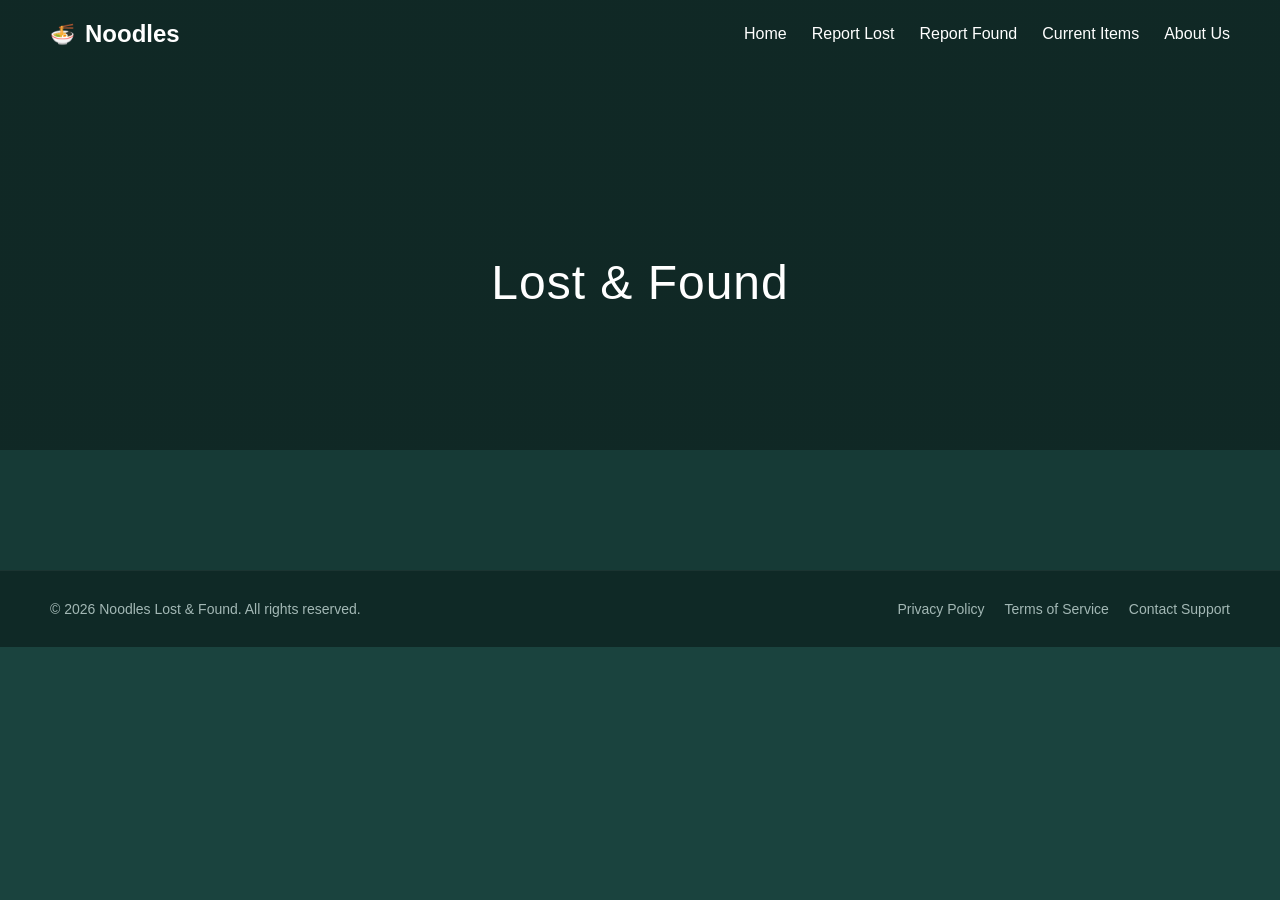
==== pages/about.html @ 2e094ab5 "Added all the base html" ====
<!DOCTYPE html>
<html lang="en">
<head>
    <meta charset="UTF-8">
    <meta name="viewport" content="width=device-width, initial-scale=1.0">
    <title>Noodles - Lost & Found</title>
    <link rel="stylesheet" href="../css/styles.css">
</head>
<body>

    <!-- Upper Section: Image Background & Header Info -->
    <header class="hero">
        <nav class="navbar">
            <div class="logo">Noodles</div>
            <ul class="nav-links">
                <li><a href="../index.html">Home</a></li>
                <li><a href="report.html">Report Lost</a></li>
                <li><a href="found.html">Report Found</a></li>
                <li><a href="currentitems.html">Current Items</a></li>
                <li><a href="about.html">About Us</a></li>
            </ul>
        </nav>
        
        <h1 class="hero-title">Lost & Found</h1>
    </header>

    <!-- Lower Section: Actions & Messaging -->
    <main class="content-section">







        
    </main>
    
    <!-- Footer Section -->
    <footer class="site-footer">
        <p>&copy; 2026 Noodles Lost & Found. All rights reserved.</p>
        <ul class="footer-links">
            <li><a href="#">Privacy Policy</a></li>
            <li><a href="#">Terms of Service</a></li>
            <li><a href="#">Contact Support</a></li>
        </ul>
    </footer>
</body>
</html>
---- css/styles.css ----
* {
            box-sizing: border-box;
            margin: 0;
            padding: 0;
            font-family: 'Segoe UI', Tahoma, Geneva, Verdana, sans-serif;
        }

        body {
            background-color: #1a433e;
            color: #ffffff;
        }

        /* Hero Section with Background Image */
        .hero {
            position: relative;
            background-image: linear-gradient(rgba(0, 0, 0, 0.4), rgba(0, 0, 0, 0.4)), url('image_8174c2.jpg');
            background-size: cover;
            background-position: center;
            height: 450px;
            display: flex;
            flex-direction: column;
            justify-content: space-between;
            padding: 20px 50px;
        }

        /* Navigation Bar */
        .navbar {
            display: flex;
            justify-content: space-between;
            align-items: center;
            width: 100%;
        }

        .logo {
            font-size: 24px;
            font-weight: bold;
            display: flex;
            align-items: center;
            gap: 10px;
        }

        /* Placeholder icon matching the logo icon */
        .logo::before {
            content: "🍜"; 
            font-size: 20px;
        }

        .nav-links {
            display: flex;
            list-style: none;
            gap: 25px;
        }

        .nav-links a {
            color: #ffffff;
            text-decoration: none;
            font-size: 16px;
            transition: opacity 0.2s;
        }

        .nav-links a:hover {
            opacity: 0.8;
        }

        /* Hero Centered Heading */
        .hero-title {
            font-size: 48px;
            font-weight: 400;
            text-align: center;
            margin-bottom: 120px; /* Adjust layout alignment */
            letter-spacing: 1px;
        }

        /* Main Content Section */
        .content-section {
            background-color: #163a36; /* Dark teal background */
            text-align: center;
            padding: 40px 20px 80px 20px;
        }

        .tagline {
            font-size: 18px;
            font-weight: 300;
            margin-bottom: 40px;
            color: #e0e0e0;
        }

        /* Button Container */
        .btn-container {
            display: flex;
            justify-content: center;
            gap: 150px; /* Generous gap between buttons */
            margin-top: 20px;
        }

        /* Styled Buttons */
        .btn {
            background-color: #f3e1d3; /* Soft cream color */
            color: #163a36; /* Dark teal text color */
            padding: 12px 30px;
            border: none;
            border-radius: 4px;
            font-size: 16px;
            cursor: pointer;
            text-decoration: none;
            transition: background-color 0.2s, transform 0.1s;
        }

        .btn:hover {
            background-color: #e5d2c4;
        }

        .btn:active {
            transform: scale(0.98);
        }

        /* Responsive handling */
        @media (max-width: 768px) {
            .navbar {
                flex-direction: column;
                gap: 15px;
            }
            .nav-links {
                flex-wrap: wrap;
                justify-content: center;
                gap: 15px;
            }
            .btn-container {
                flex-direction: column;
                gap: 20px;
                align-items: center;
            }
            .hero-title {
                margin-bottom: 60px;
            }
        }

        /* --- Footer Section Styles --- */
        .site-footer {
            background-color: #0f2926; /* Slightly darker shade of teal for contrast */
            border-top: 1px solid rgba(255, 255, 255, 0.05);
            padding: 30px 50px;
            display: flex;
            justify-content: space-between;
            align-items: center;
            font-size: 14px;
            color: #a3b8b5;
            flex-shrink: 0;
        }

        .footer-links {
            display: flex;
            gap: 20px;
            list-style: none;
        }

        .footer-links a {
            color: #a3b8b5;
            text-decoration: none;
            transition: color 0.2s;
        }

        .footer-links a:hover {
            color: #ffffff;
        }

        /* Responsive handling */
        @media (max-width: 768px) {
            .navbar {
                flex-direction: column;
                gap: 15px;
            }
            .nav-links {
                flex-wrap: wrap;
                justify-content: center;
                gap: 15px;
            }
            .btn-container {
                flex-direction: column;
                gap: 20px;
                align-items: center;
            }
            .hero-title {
                margin-bottom: 60px;
            }
            .site-footer {
                flex-direction: column;
                gap: 15px;
                text-align: center;
                padding: 30px 20px;
            }
        }
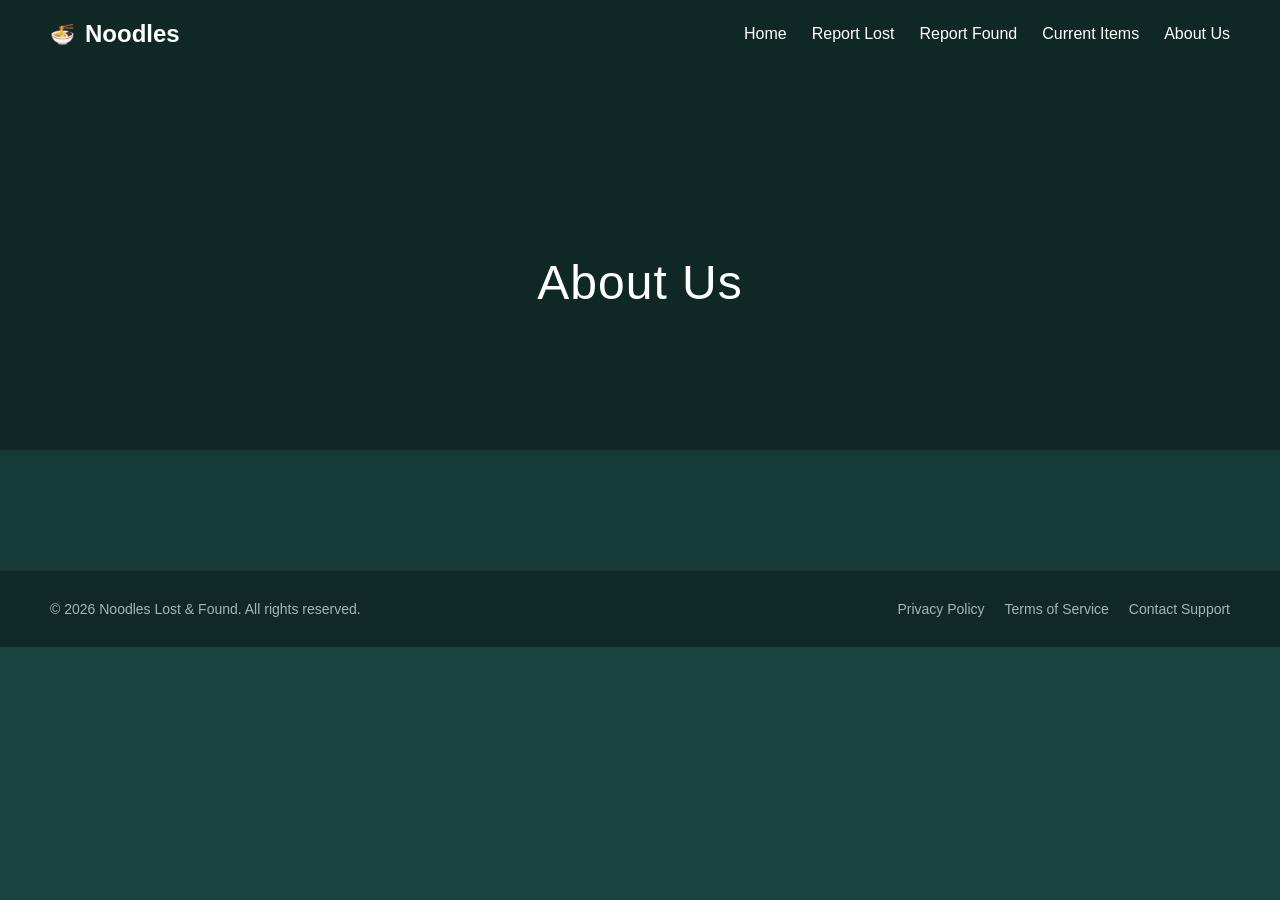
==== commit 3a2b0a15: "Update about.html" ====
--- a/pages/about.html
+++ b/pages/about.html
@@ -21,19 +21,12 @@
             </ul>
         </nav>
         
-        <h1 class="hero-title">Lost & Found</h1>
+        <h1 class="hero-title">About Us</h1>
     </header>
 
     <!-- Lower Section: Actions & Messaging -->
     <main class="content-section">
-
-
-
-
-
-
-
-        
+         
     </main>
     
     <!-- Footer Section -->
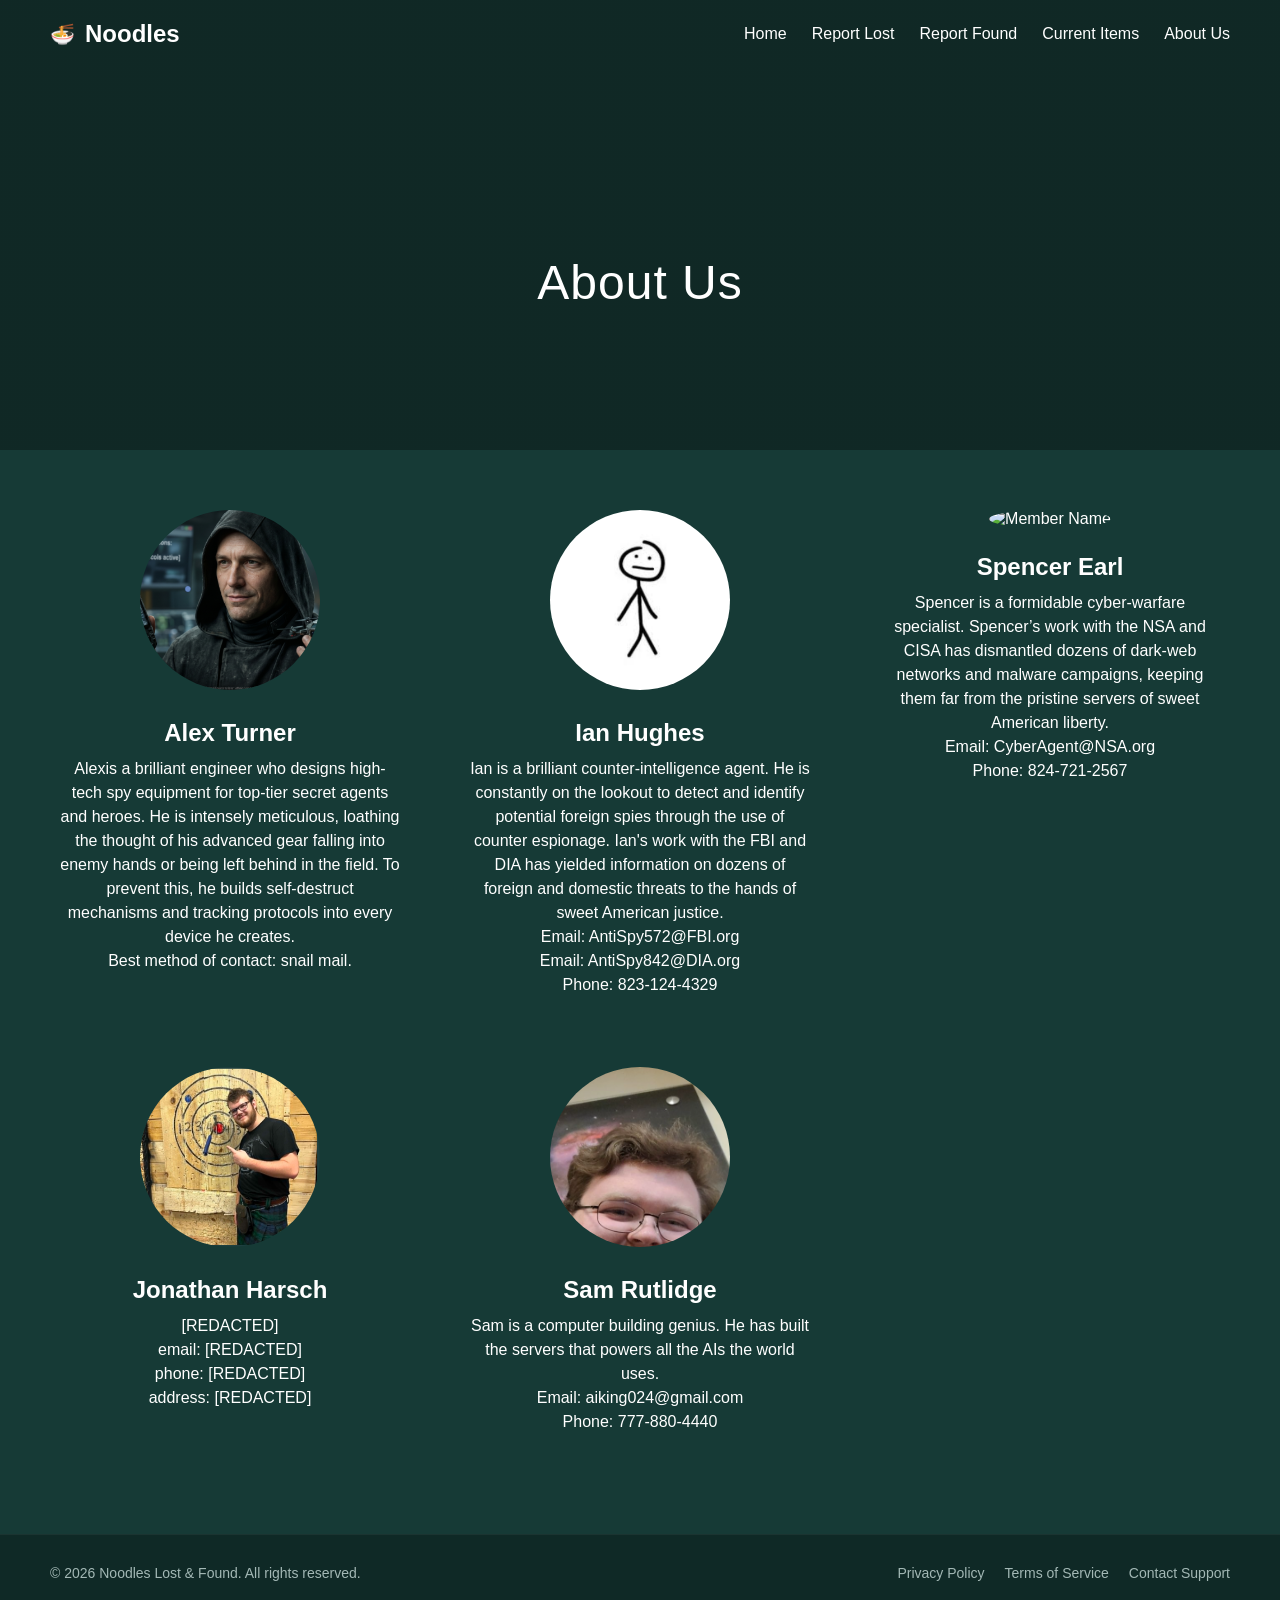
==== commit 71e12434: "Update about.html" ====
--- a/pages/about.html
+++ b/pages/about.html
@@ -26,7 +26,82 @@
 
     <!-- Lower Section: Actions & Messaging -->
     <main class="content-section">
-         
+       <div class="team-grid">
+
+    <div class="team-member">
+        <img src="../images/Alex.png" alt="Member Name">
+        <h3>Alex Turner</h3>
+        <p class="description">
+            Alexis a brilliant engineer who designs high-tech spy equipment for top-tier secret agents and heroes. He is intensely meticulous, loathing the thought of his advanced gear falling into enemy hands or being left behind in the field. To prevent this, he builds self-destruct mechanisms and tracking protocols into every device he creates. 
+        </p>
+         <p class="contact">
+            Best method of contact: snail mail.
+        </p>
+    </div>
+
+    <div class="team-member">
+        <img src="../images/Ian.png" alt="Member Name">
+        <h3>Ian Hughes</h3>
+        <p class="description">
+            Ian is a brilliant counter-intelligence agent. He is constantly on the lookout to detect and identify potential foreign spies through the use of counter espionage. Ian's work with the FBI and DIA has yielded information on dozens of foreign and domestic threats to the hands of sweet American justice.
+        </p>
+        <p class="contact">
+            Email: AntiSpy572@FBI.org
+        </p>
+        <p class="contact">
+            Email: AntiSpy842@DIA.org
+        </p>
+        <p class="contact">
+            Phone: 823-124-4329
+        </p>
+    </div>
+
+    <div class="team-member">
+        <img src="../images/Spencer.png" alt="Member Name">
+        <h3>Spencer Earl</h3>
+        <p class="description">
+            Spencer is a formidable cyber-warfare specialist. Spencer’s work with the NSA and CISA has dismantled dozens of dark-web networks and malware campaigns, keeping them far from the pristine servers of sweet American liberty. 
+        </p>
+        <p class="contact">
+            Email: CyberAgent@NSA.org
+        </p>
+        <p class="contact">
+            Phone: 824-721-2567
+        </p>
+    </div>
+
+    <div class="team-member">
+        <img src="../images/Jonathan.png" alt="Member Name">
+        <h3>Jonathan Harsch</h3>
+        <p class="description">
+            [REDACTED]
+        </p>
+        <p class="contact">
+            email: [REDACTED]
+        </p>
+        <p class="contact">
+            phone: [REDACTED]
+        </p>
+        <p class="contact">
+            address: [REDACTED]
+        </p>
+    </div>
+
+    <div class="team-member">
+        <img src="../images/Sam.png" alt="Member Name">
+        <h3>Sam Rutlidge</h3>
+        <p class="description">
+            Sam is a computer building genius. He has built the servers that powers all the AIs the world uses.
+        </p>
+        <p class="contact">
+            Email: aiking024@gmail.com
+        </p>
+        <p class="contact">
+            Phone: 777-880-4440
+        </p>
+    </div>
+
+</div>  
     </main>
     
     <!-- Footer Section -->
--- a/css/styles.css
+++ b/css/styles.css
@@ -190,4 +190,39 @@
                 text-align: center;
                 padding: 30px 20px;
             }
-        }+        }
+        .team-grid {
+    display: grid;
+    grid-template-columns: repeat(3, 1fr);
+    gap: 30px;
+    max-width: 1200px;
+    margin: 0 auto;
+}
+
+.team-member {
+    text-align: center;
+    padding: 20px;
+    border-radius: 10px;
+}
+
+.team-member img {
+    width: 180px;
+    height: 180px;
+    object-fit: cover;
+    border-radius: 50%;
+    margin-bottom: 15px;
+}
+
+.team-member h3 {
+    margin: 10px 0;
+    font-size: 1.5rem;
+}
+
+.team-member .description {
+    line-height: 1.5;
+    font-size: 1rem;
+}
+.team-member .contact {
+    line-height: 1.5;
+    font-size: 1rem;
+}
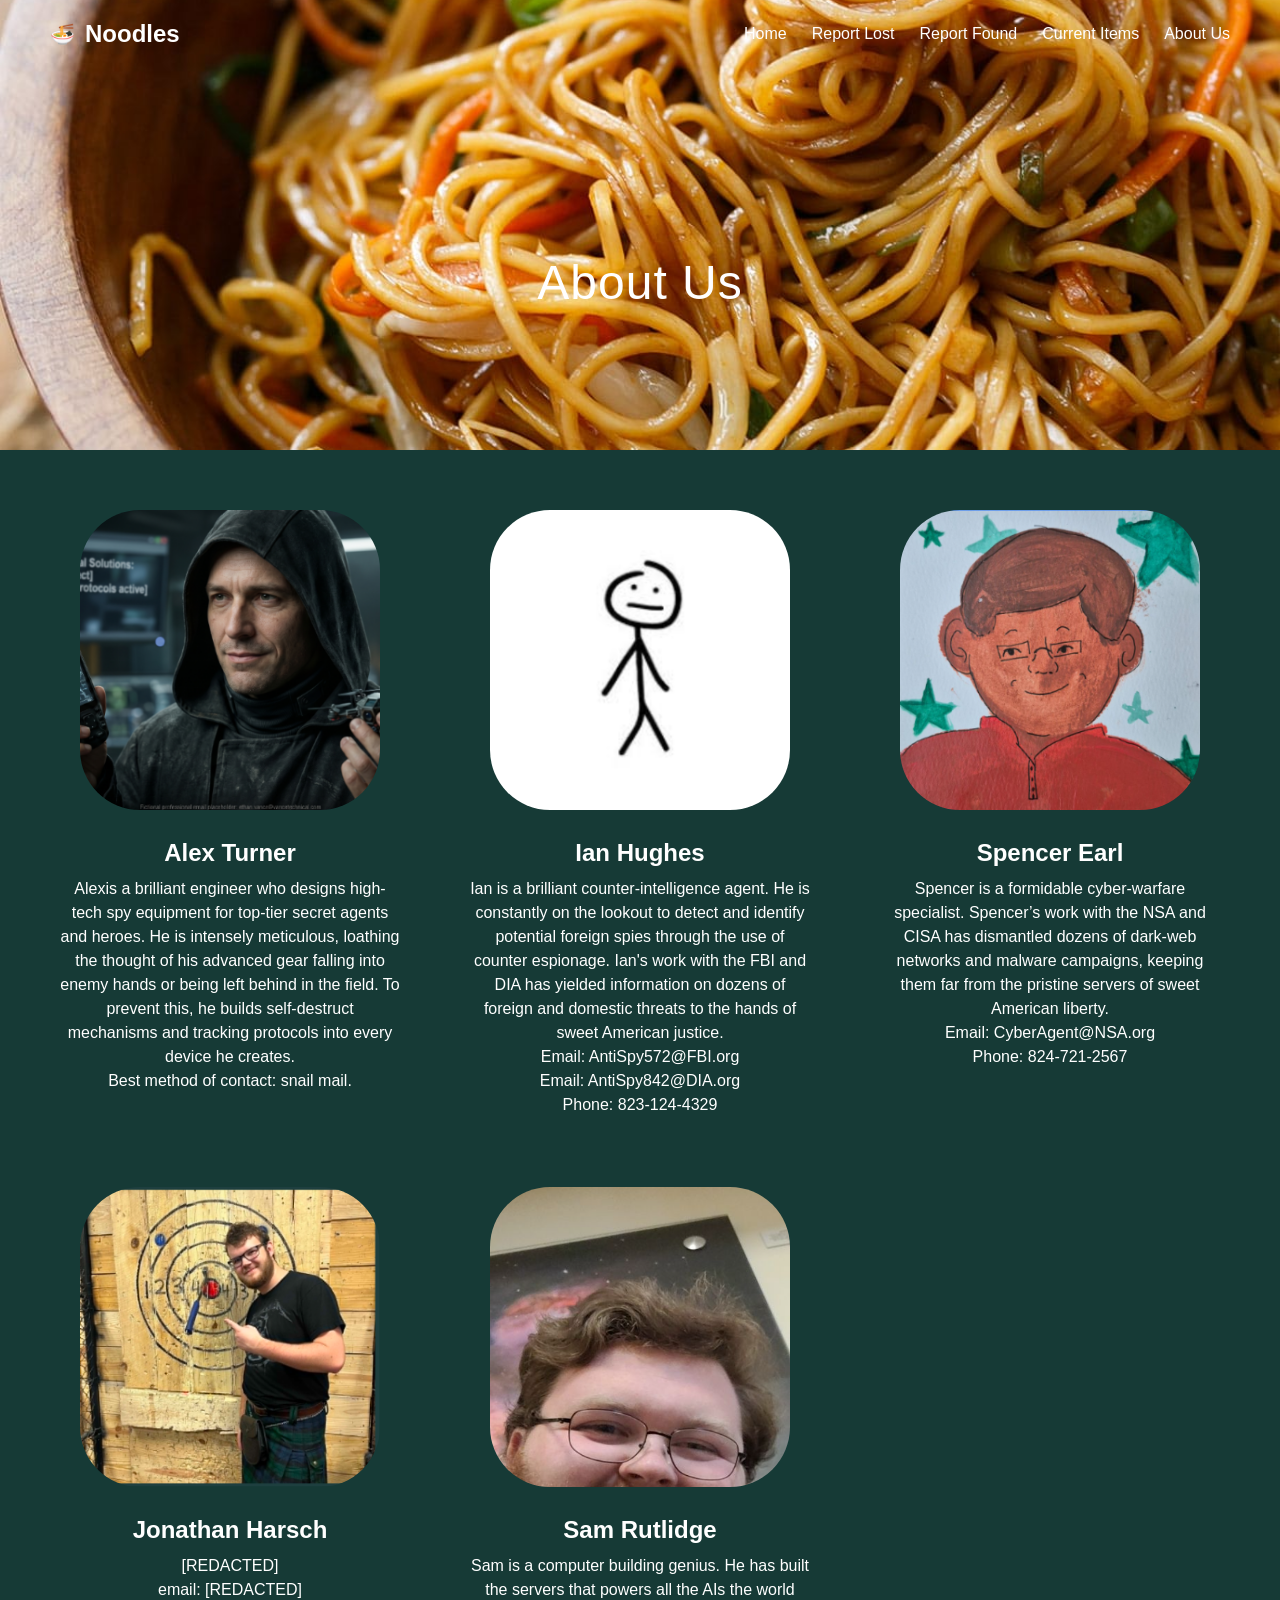
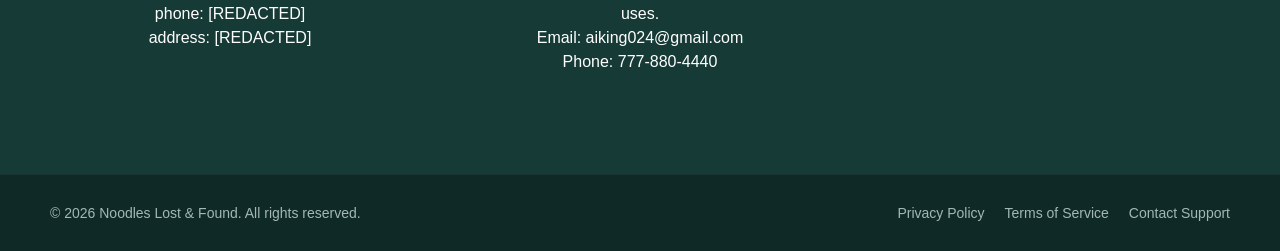
==== commit d829c116: "Update about.html" ====
--- a/pages/about.html
+++ b/pages/about.html
@@ -57,7 +57,7 @@
     </div>
 
     <div class="team-member">
-        <img src="../images/Spencer.png" alt="Member Name">
+        <img src="../images/spencer.png" alt="Member Name">
         <h3>Spencer Earl</h3>
         <p class="description">
             Spencer is a formidable cyber-warfare specialist. Spencer’s work with the NSA and CISA has dismantled dozens of dark-web networks and malware campaigns, keeping them far from the pristine servers of sweet American liberty. 
--- a/css/styles.css
+++ b/css/styles.css
@@ -14,7 +14,7 @@
         /* Hero Section with Background Image */
         .hero {
             position: relative;
-            background-image: linear-gradient(rgba(0, 0, 0, 0.4), rgba(0, 0, 0, 0.4)), url('image_8174c2.jpg');
+            background-image: url('/images/Noodles_header_img.jpg');
             background-size: cover;
             background-position: center;
             height: 450px;
@@ -206,10 +206,10 @@
 }
 
 .team-member img {
-    width: 180px;
-    height: 180px;
+    width: 300px;
+    height: 300px;
     object-fit: cover;
-    border-radius: 50%;
+    border-radius: 20%;
     margin-bottom: 15px;
 }
 
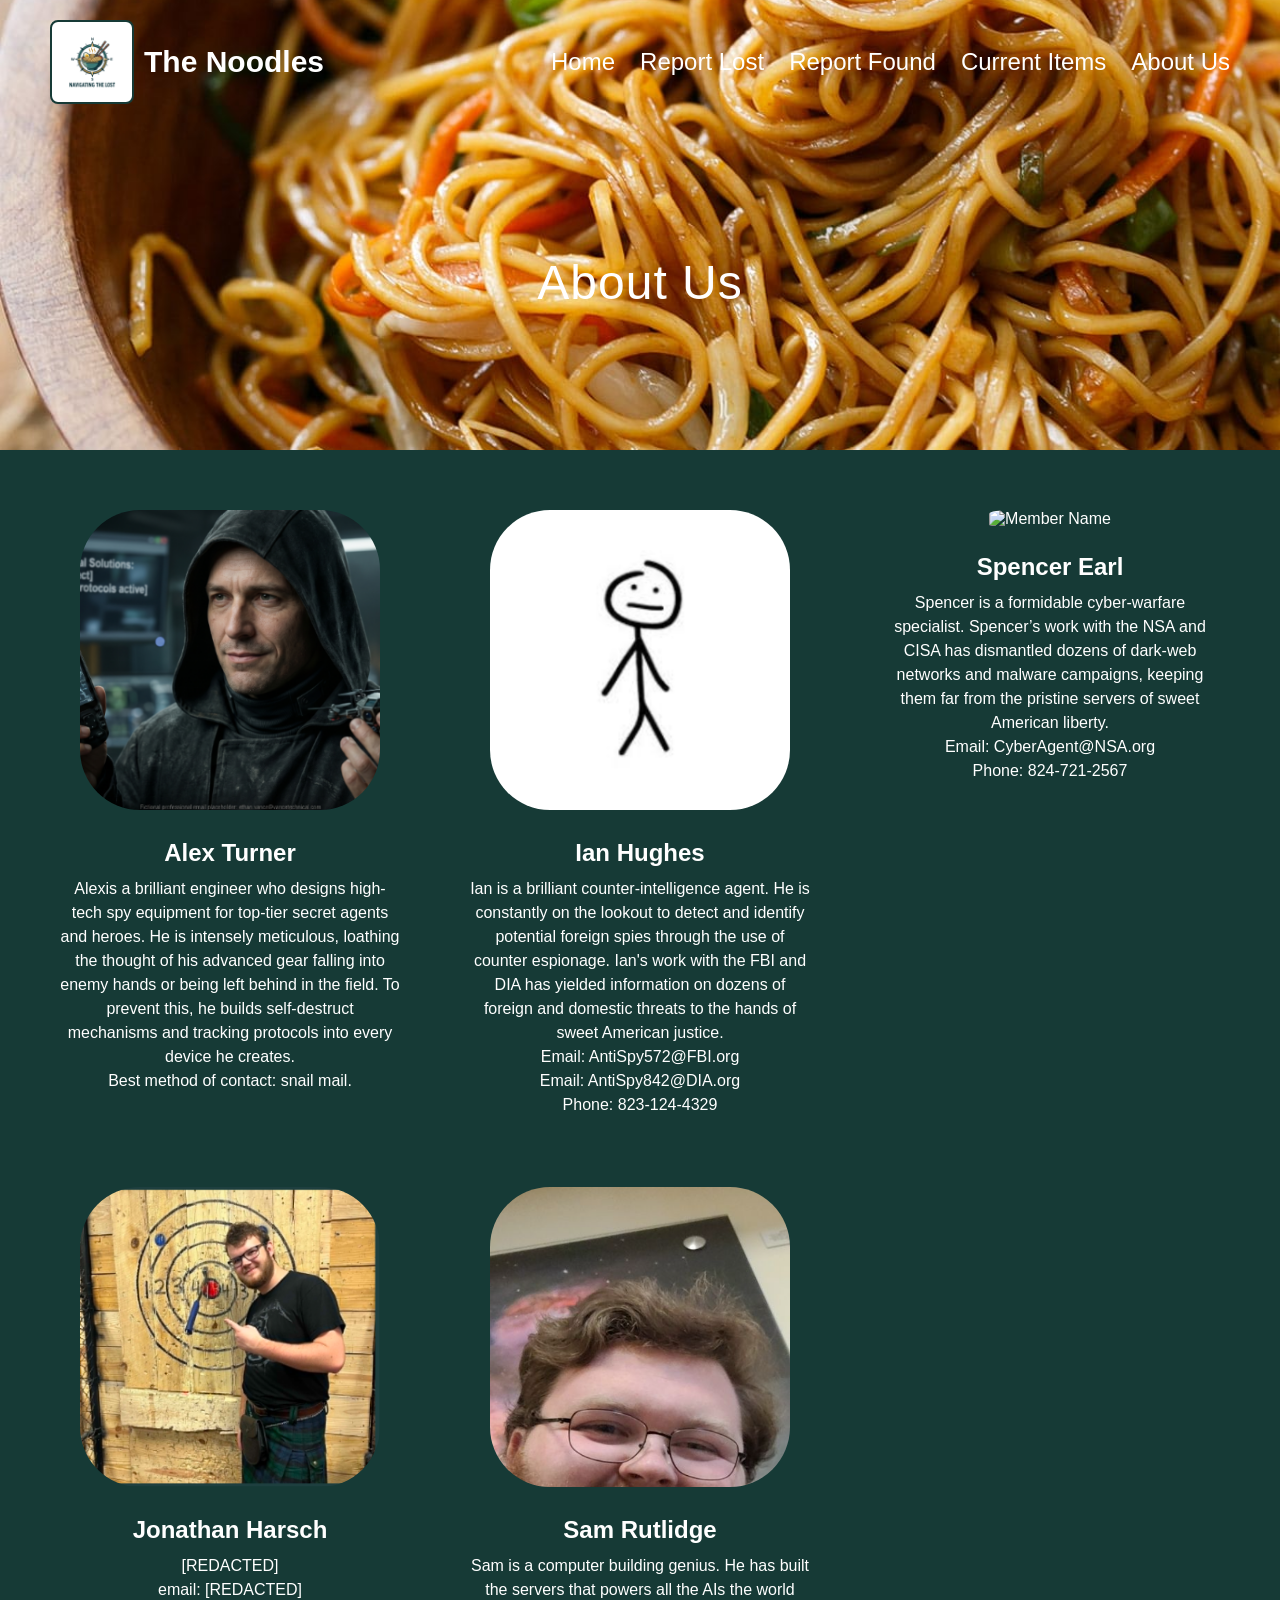
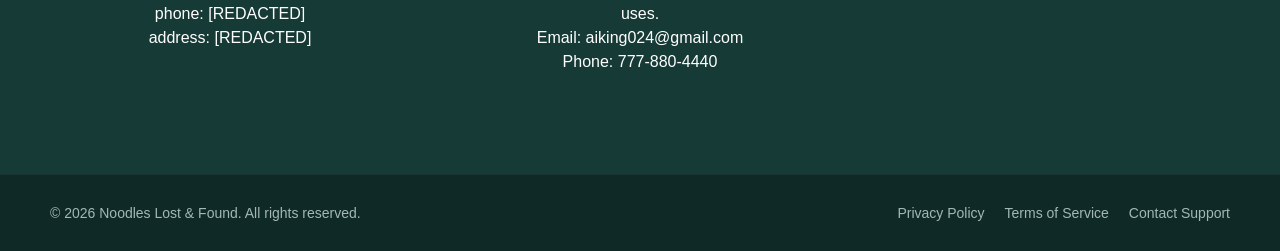
==== commit 3710596c: "Added logo and moblie" ====
--- a/pages/about.html
+++ b/pages/about.html
@@ -11,7 +11,7 @@
     <!-- Upper Section: Image Background & Header Info -->
     <header class="hero">
         <nav class="navbar">
-            <div class="logo">Noodles</div>
+            <div class="logo">The Noodles</div>
             <ul class="nav-links">
                 <li><a href="../index.html">Home</a></li>
                 <li><a href="report.html">Report Lost</a></li>
@@ -57,7 +57,7 @@
     </div>
 
     <div class="team-member">
-        <img src="../images/spencer.png" alt="Member Name">
+        <img src="../images/Spencer.png" alt="Member Name">
         <h3>Spencer Earl</h3>
         <p class="description">
             Spencer is a formidable cyber-warfare specialist. Spencer’s work with the NSA and CISA has dismantled dozens of dark-web networks and malware campaigns, keeping them far from the pristine servers of sweet American liberty. 
--- a/css/styles.css
+++ b/css/styles.css
@@ -1,197 +1,159 @@
-
-        * {
-            box-sizing: border-box;
-            margin: 0;
-            padding: 0;
-            font-family: 'Segoe UI', Tahoma, Geneva, Verdana, sans-serif;
-        }
-
-        body {
-            background-color: #1a433e;
-            color: #ffffff;
-        }
-
-        /* Hero Section with Background Image */
-        .hero {
-            position: relative;
-            background-image: url('/images/Noodles_header_img.jpg');
-            background-size: cover;
-            background-position: center;
-            height: 450px;
-            display: flex;
-            flex-direction: column;
-            justify-content: space-between;
-            padding: 20px 50px;
-        }
-
-        /* Navigation Bar */
-        .navbar {
-            display: flex;
-            justify-content: space-between;
-            align-items: center;
-            width: 100%;
-        }
-
-        .logo {
-            font-size: 24px;
-            font-weight: bold;
-            display: flex;
-            align-items: center;
-            gap: 10px;
-        }
-
-        /* Placeholder icon matching the logo icon */
-        .logo::before {
-            content: "🍜"; 
-            font-size: 20px;
-        }
-
-        .nav-links {
-            display: flex;
-            list-style: none;
-            gap: 25px;
-        }
-
-        .nav-links a {
-            color: #ffffff;
-            text-decoration: none;
-            font-size: 16px;
-            transition: opacity 0.2s;
-        }
-
-        .nav-links a:hover {
-            opacity: 0.8;
-        }
-
-        /* Hero Centered Heading */
-        .hero-title {
-            font-size: 48px;
-            font-weight: 400;
-            text-align: center;
-            margin-bottom: 120px; /* Adjust layout alignment */
-            letter-spacing: 1px;
-        }
-
-        /* Main Content Section */
-        .content-section {
-            background-color: #163a36; /* Dark teal background */
-            text-align: center;
-            padding: 40px 20px 80px 20px;
-        }
-
-        .tagline {
-            font-size: 18px;
-            font-weight: 300;
-            margin-bottom: 40px;
-            color: #e0e0e0;
-        }
-
-        /* Button Container */
-        .btn-container {
-            display: flex;
-            justify-content: center;
-            gap: 150px; /* Generous gap between buttons */
-            margin-top: 20px;
-        }
-
-        /* Styled Buttons */
-        .btn {
-            background-color: #f3e1d3; /* Soft cream color */
-            color: #163a36; /* Dark teal text color */
-            padding: 12px 30px;
-            border: none;
-            border-radius: 4px;
-            font-size: 16px;
-            cursor: pointer;
-            text-decoration: none;
-            transition: background-color 0.2s, transform 0.1s;
-        }
-
-        .btn:hover {
-            background-color: #e5d2c4;
-        }
-
-        .btn:active {
-            transform: scale(0.98);
-        }
-
-        /* Responsive handling */
-        @media (max-width: 768px) {
-            .navbar {
-                flex-direction: column;
-                gap: 15px;
-            }
-            .nav-links {
-                flex-wrap: wrap;
-                justify-content: center;
-                gap: 15px;
-            }
-            .btn-container {
-                flex-direction: column;
-                gap: 20px;
-                align-items: center;
-            }
-            .hero-title {
-                margin-bottom: 60px;
-            }
-        }
-
-        /* --- Footer Section Styles --- */
-        .site-footer {
-            background-color: #0f2926; /* Slightly darker shade of teal for contrast */
-            border-top: 1px solid rgba(255, 255, 255, 0.05);
-            padding: 30px 50px;
-            display: flex;
-            justify-content: space-between;
-            align-items: center;
-            font-size: 14px;
-            color: #a3b8b5;
-            flex-shrink: 0;
-        }
-
-        .footer-links {
-            display: flex;
-            gap: 20px;
-            list-style: none;
-        }
-
-        .footer-links a {
-            color: #a3b8b5;
-            text-decoration: none;
-            transition: color 0.2s;
-        }
-
-        .footer-links a:hover {
-            color: #ffffff;
-        }
-
-        /* Responsive handling */
-        @media (max-width: 768px) {
-            .navbar {
-                flex-direction: column;
-                gap: 15px;
-            }
-            .nav-links {
-                flex-wrap: wrap;
-                justify-content: center;
-                gap: 15px;
-            }
-            .btn-container {
-                flex-direction: column;
-                gap: 20px;
-                align-items: center;
-            }
-            .hero-title {
-                margin-bottom: 60px;
-            }
-            .site-footer {
-                flex-direction: column;
-                gap: 15px;
-                text-align: center;
-                padding: 30px 20px;
-            }
-        }
-        .team-grid {
+* {
+    box-sizing: border-box;
+    margin: 0;
+    padding: 0;
+    font-family: 'Segoe UI', Tahoma, Geneva, Verdana, sans-serif;
+}
+
+body {
+    background-color: #1a433e;
+    color: #ffffff;
+}
+
+/* Hero Section with Background Image */
+.hero {
+    position: relative;
+    background-image: url('/images/Noodles_header_img.jpg');
+    background-size: cover;
+    background-position: center;
+    height: 450px;
+    display: flex;
+    flex-direction: column;
+    justify-content: space-between;
+    padding: 20px 50px;
+}
+
+/* Navigation Bar */
+.navbar {
+    display: flex;
+    justify-content: space-between;
+    align-items: center;
+    width: 100%;
+}
+
+.logo {
+    font-size: 30px;
+    font-weight: bold;
+    display: flex;
+    align-items: center;
+    gap: 10px;
+}
+
+/* Placeholder icon matching the logo icon */
+.logo::before {
+    content: "";
+    display: inline-block;
+    width: 80px;
+    height: 80px;
+    border-radius: 8px;
+    background-image: url('/images/logo-Picsart-BackgroundRemover.png');
+    background-color: #ffffff;
+    background-size: contain;
+    background-repeat: no-repeat;
+    background-position: center;
+    border: 2px solid #163a36;
+}
+
+.nav-links {
+    display: flex;
+    list-style: none;
+    gap: 25px;
+}
+
+.nav-links a {
+    color: #ffffff;
+    text-decoration: none;
+    font-size: 24px;
+    transition: opacity 0.2s;
+}
+
+.nav-links a:hover {
+    opacity: 0.8;
+}
+
+/* Hero Centered Heading */
+.hero-title {
+    font-size: 48px;
+    font-weight: 400;
+    text-align: center;
+    margin-bottom: 120px; /* Adjust layout alignment */
+    letter-spacing: 1px;
+}
+
+/* Main Content Section */
+.content-section {
+    background-color: #163a36; /* Dark teal background */
+    text-align: center;
+    padding: 40px 20px 80px 20px;
+}
+
+.tagline {
+    font-size: 18px;
+    font-weight: 300;
+    margin-bottom: 40px;
+    color: #e0e0e0;
+}
+
+/* Button Container */
+.btn-container {
+    display: flex;
+    justify-content: center;
+    gap: 150px; /* Generous gap between buttons */
+    margin-top: 20px;
+}
+
+/* Styled Buttons */
+.btn {
+    background-color: #f3e1d3; /* Soft cream color */
+    color: #163a36; /* Dark teal text color */
+    padding: 12px 30px;
+    border: none;
+    border-radius: 4px;
+    font-size: 16px;
+    cursor: pointer;
+    text-decoration: none;
+    transition: background-color 0.2s, transform 0.1s;
+}
+
+.btn:hover {
+    background-color: #e5d2c4;
+}
+
+.btn:active {
+    transform: scale(0.98);
+}
+
+/* --- Footer Section Styles --- */
+.site-footer {
+    background-color: #0f2926; /* Slightly darker shade of teal for contrast */
+    border-top: 1px solid rgba(255, 255, 255, 0.05);
+    padding: 30px 50px;
+    display: flex;
+    justify-content: space-between;
+    align-items: center;
+    font-size: 14px;
+    color: #a3b8b5;
+    flex-shrink: 0;
+}
+
+.footer-links {
+    display: flex;
+    gap: 20px;
+    list-style: none;
+}
+
+.footer-links a {
+    color: #a3b8b5;
+    text-decoration: none;
+    transition: color 0.2s;
+}
+
+.footer-links a:hover {
+    color: #ffffff;
+}
+
+/* Team Section */
+.team-grid {
     display: grid;
     grid-template-columns: repeat(3, 1fr);
     gap: 30px;
@@ -222,7 +184,42 @@
     line-height: 1.5;
     font-size: 1rem;
 }
+
 .team-member .contact {
     line-height: 1.5;
     font-size: 1rem;
+}
+
+/* Responsive handling (merged, single breakpoint) */
+@media (max-width: 768px) {
+    .navbar {
+        flex-direction: column;
+        gap: 15px;
+    }
+    .nav-links {
+        flex-wrap: wrap;
+        justify-content: center;
+        gap: 15px;
+    }
+    .btn-container {
+        flex-direction: column;
+        gap: 20px;
+        align-items: center;
+    }
+    .hero-title {
+        margin-bottom: 60px;
+    }
+    .site-footer {
+        flex-direction: column;
+        gap: 15px;
+        text-align: center;
+        padding: 30px 20px;
+    }
+    .team-grid {
+        grid-template-columns: 1fr;
+    }
+    .team-member img {
+        width: 200px;
+        height: 200px;
+    }
 }
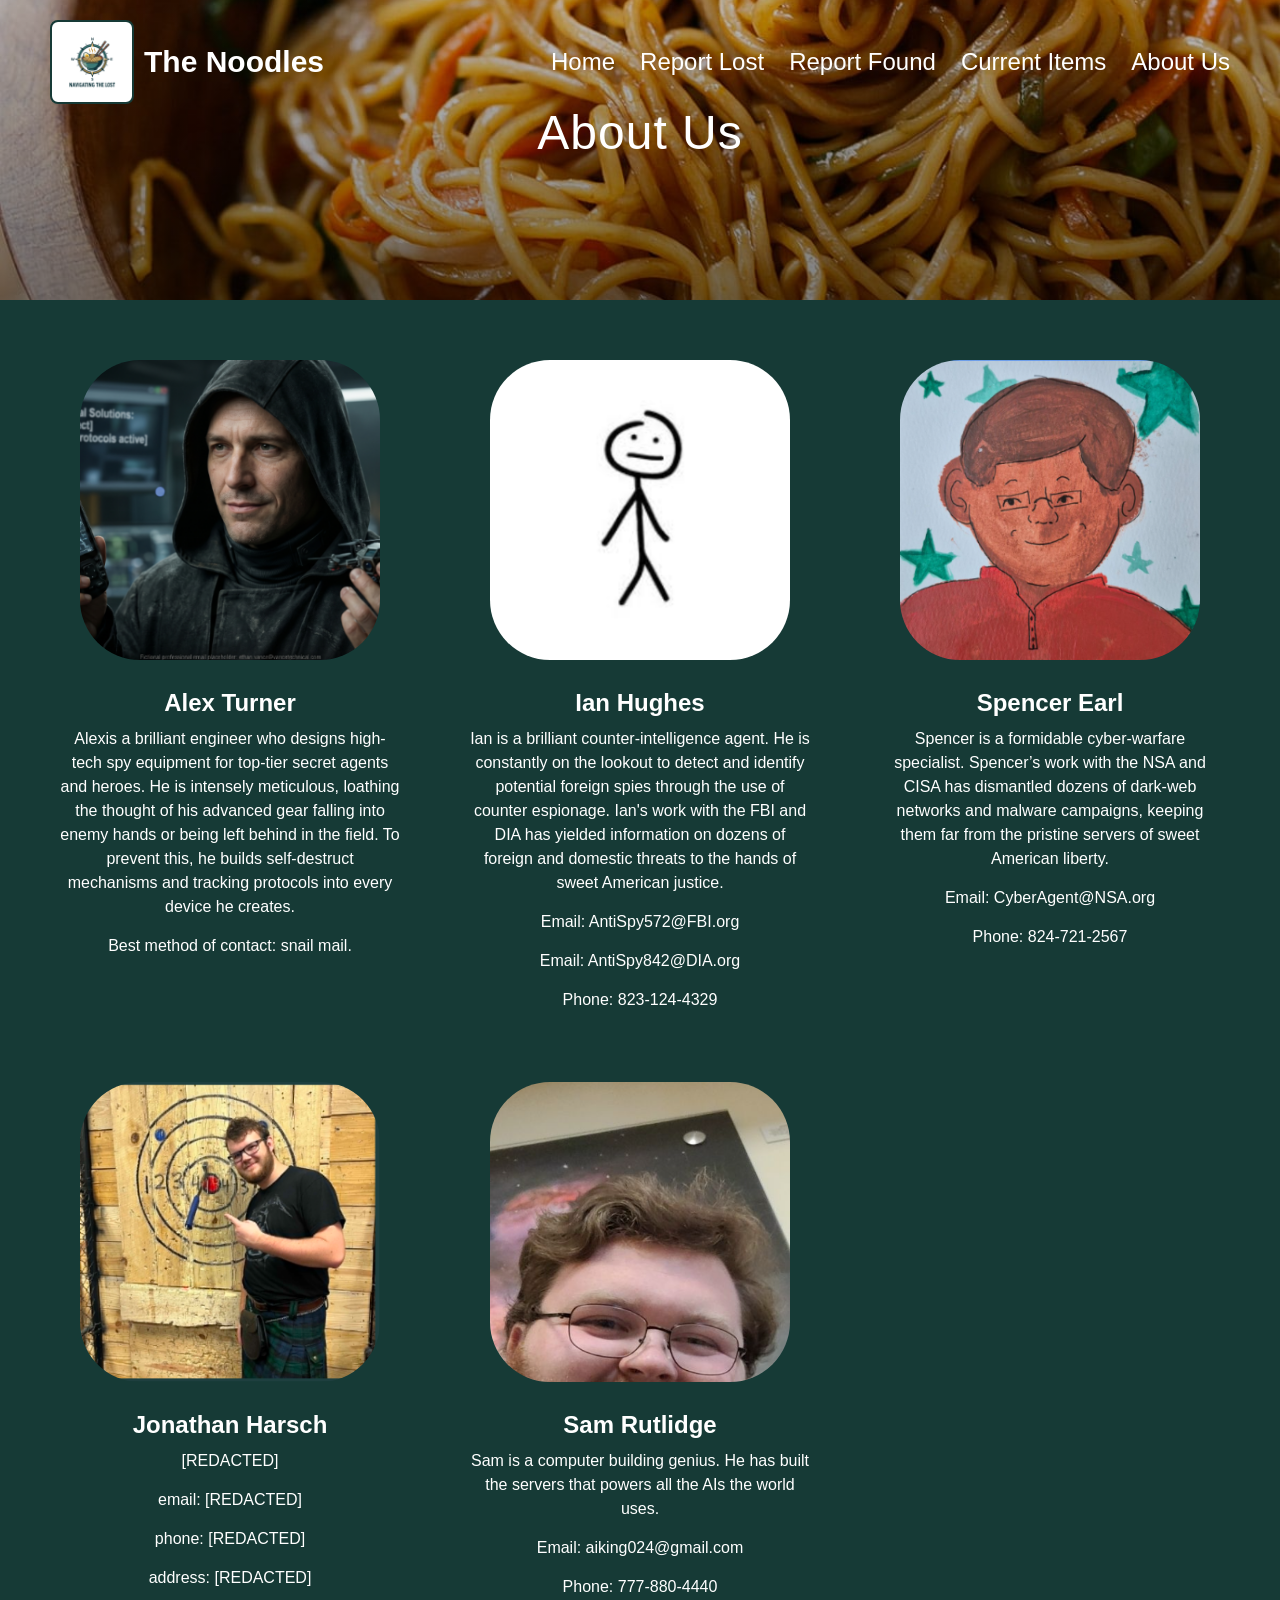
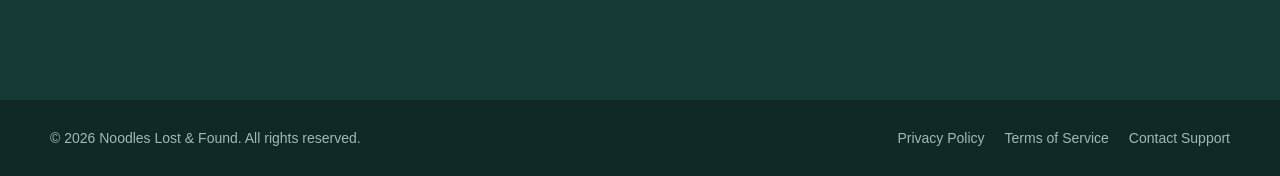
==== commit 770d323e: "Merge branch 'main' of https://github.com/HyperMass02/Lost-Found-The-Noodles" ====
--- a/pages/about.html
+++ b/pages/about.html
@@ -57,7 +57,7 @@
     </div>
 
     <div class="team-member">
-        <img src="../images/Spencer.png" alt="Member Name">
+        <img src="../images/spencer.png" alt="Member Name">
         <h3>Spencer Earl</h3>
         <p class="description">
             Spencer is a formidable cyber-warfare specialist. Spencer’s work with the NSA and CISA has dismantled dozens of dark-web networks and malware campaigns, keeping them far from the pristine servers of sweet American liberty. 
--- a/css/styles.css
+++ b/css/styles.css
@@ -10,18 +10,18 @@
     color: #ffffff;
 }
 
-/* Hero Section with Background Image */
-.hero {
-    position: relative;
-    background-image: url('/images/Noodles_header_img.jpg');
-    background-size: cover;
-    background-position: center;
-    height: 450px;
-    display: flex;
-    flex-direction: column;
-    justify-content: space-between;
-    padding: 20px 50px;
-}
+        /* Hero Section with Background Image */
+        .hero {
+            position: relative;
+            background-image: linear-gradient(rgba(0, 0, 0, 0.25), rgba(0, 0, 0, 0.5)), url('../images/Noodles_header_img.jpg');
+            background-size: cover;
+            background-position: center;
+            height: 300px;
+            display: flex;
+            flex-direction: column;
+            justify-content: space-between;
+            padding: 20px 50px;
+        }
 
 /* Navigation Bar */
 .navbar {
@@ -186,6 +186,7 @@
 }
 
 .team-member .contact {
+    margin-top: 15px;
     line-height: 1.5;
     font-size: 1rem;
 }
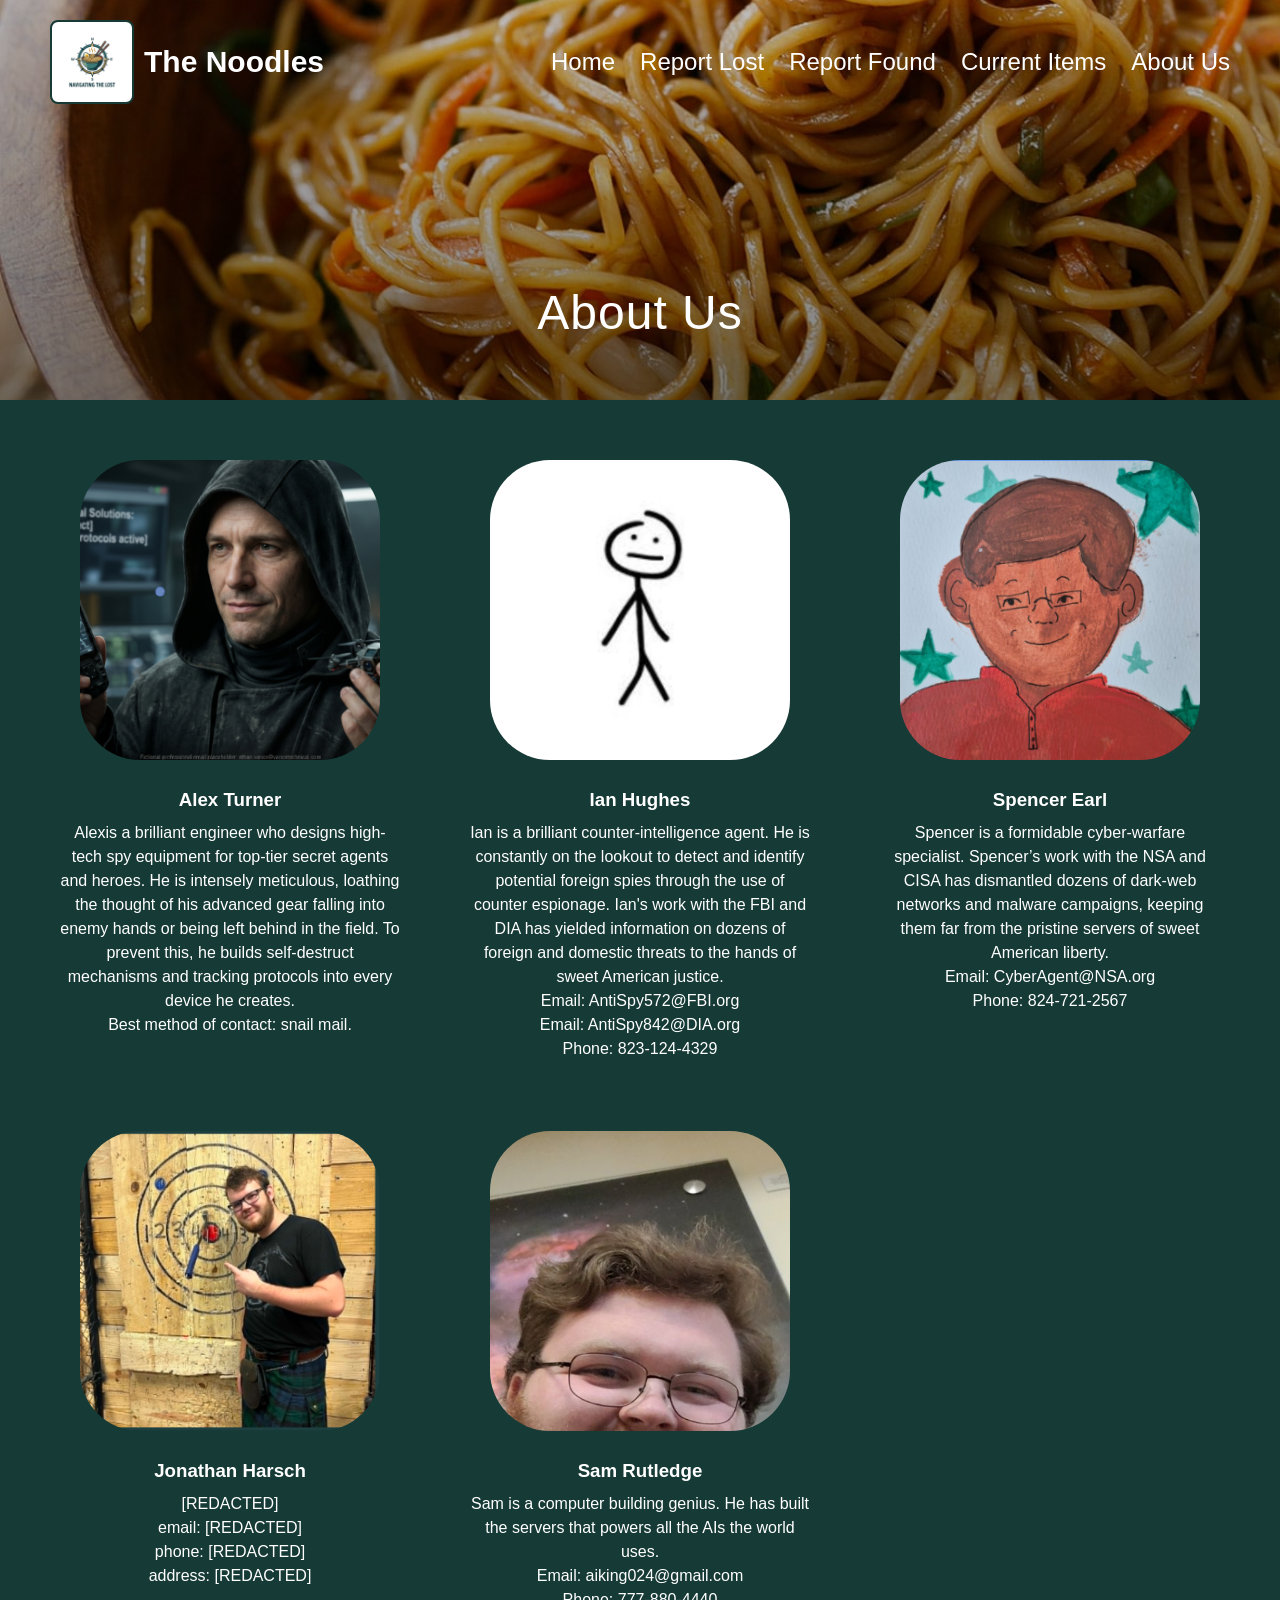
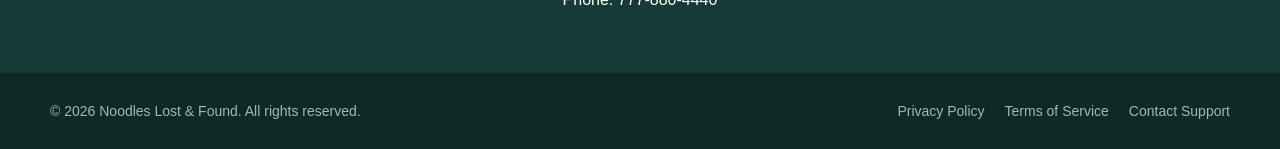
==== commit 5be16282: "Maybe fix mobile css" ====
--- a/pages/about.html
+++ b/pages/about.html
@@ -89,7 +89,7 @@
 
     <div class="team-member">
         <img src="../images/Sam.png" alt="Member Name">
-        <h3>Sam Rutlidge</h3>
+        <h3>Sam Rutledge</h3>
         <p class="description">
             Sam is a computer building genius. He has built the servers that powers all the AIs the world uses.
         </p>
--- a/css/styles.css
+++ b/css/styles.css
@@ -7,23 +7,34 @@
 
 body {
     background-color: #1a433e;
-    color: #ffffff;
-}
-
-        /* Hero Section with Background Image */
-        .hero {
-            position: relative;
-            background-image: linear-gradient(rgba(0, 0, 0, 0.25), rgba(0, 0, 0, 0.5)), url('../images/Noodles_header_img.jpg');
-            background-size: cover;
-            background-position: center;
-            height: 300px;
-            display: flex;
-            flex-direction: column;
-            justify-content: space-between;
-            padding: 20px 50px;
-        }
-
-/* Navigation Bar */
+    color: #fff;
+    display: flex;
+    flex-direction: column;
+    min-height: 100vh;
+}
+
+main {
+    flex: 1;
+}
+
+/* ================= HERO ================= */
+
+.hero {
+    position: relative;
+    background-image:
+        linear-gradient(rgba(0,0,0,0.25), rgba(0,0,0,0.5)),
+        url('../.github/images/Noodles_header_img.jpg');
+    background-size: cover;
+    background-position: center;
+    min-height: 400px;
+    display: flex;
+    flex-direction: column;
+    justify-content: space-between;
+    padding: 20px 50px;
+}
+
+/* ================= NAVBAR ================= */
+
 .navbar {
     display: flex;
     justify-content: space-between;
@@ -39,18 +50,14 @@
     gap: 10px;
 }
 
-/* Placeholder icon matching the logo icon */
 .logo::before {
     content: "";
-    display: inline-block;
     width: 80px;
     height: 80px;
+    display: inline-block;
     border-radius: 8px;
-    background-image: url('/images/logo-Picsart-BackgroundRemover.png');
-    background-color: #ffffff;
-    background-size: contain;
-    background-repeat: no-repeat;
-    background-position: center;
+    background: #fff url('../.github/images/logo-Picsart-BackgroundRemover.png')
+        center/contain no-repeat;
     border: 2px solid #163a36;
 }
 
@@ -61,79 +68,80 @@
 }
 
 .nav-links a {
-    color: #ffffff;
+    color: white;
     text-decoration: none;
     font-size: 24px;
     transition: opacity 0.2s;
 }
 
 .nav-links a:hover {
-    opacity: 0.8;
-}
-
-/* Hero Centered Heading */
+    opacity: .8;
+}
+
+/* ================= HERO TITLE ================= */
+
 .hero-title {
     font-size: 48px;
     font-weight: 400;
     text-align: center;
-    margin-bottom: 120px; /* Adjust layout alignment */
     letter-spacing: 1px;
-}
-
-/* Main Content Section */
+    margin-bottom: 40px;
+}
+
+/* ================= CONTENT ================= */
+
 .content-section {
-    background-color: #163a36; /* Dark teal background */
+    background-color: #163a36;
     text-align: center;
-    padding: 40px 20px 80px 20px;
+    padding: 40px 20px;
 }
 
 .tagline {
     font-size: 18px;
-    font-weight: 300;
+    color: #e0e0e0;
     margin-bottom: 40px;
-    color: #e0e0e0;
-}
-
-/* Button Container */
+}
+
+/* ================= BUTTONS ================= */
+
 .btn-container {
     display: flex;
     justify-content: center;
-    gap: 150px; /* Generous gap between buttons */
+    gap: 150px;
     margin-top: 20px;
 }
 
-/* Styled Buttons */
 .btn {
-    background-color: #f3e1d3; /* Soft cream color */
-    color: #163a36; /* Dark teal text color */
+    background: #f3e1d3;
+    color: #163a36;
     padding: 12px 30px;
     border: none;
     border-radius: 4px;
+    text-decoration: none;
     font-size: 16px;
     cursor: pointer;
-    text-decoration: none;
-    transition: background-color 0.2s, transform 0.1s;
+    transition: .2s;
 }
 
 .btn:hover {
-    background-color: #e5d2c4;
+    background: #e5d2c4;
 }
 
 .btn:active {
-    transform: scale(0.98);
-}
-
-/* --- Footer Section Styles --- */
+    transform: scale(.98);
+}
+
+/* ================= FOOTER ================= */
+
 .site-footer {
-    background-color: #0f2926; /* Slightly darker shade of teal for contrast */
-    border-top: 1px solid rgba(255, 255, 255, 0.05);
+    background: #0f2926;
+    border-top: 1px solid rgba(255,255,255,.05);
     padding: 30px 50px;
     display: flex;
     justify-content: space-between;
     align-items: center;
+    color: #a3b8b5;
     font-size: 14px;
-    color: #a3b8b5;
-    flex-shrink: 0;
 }
 
 .footer-links {
@@ -145,26 +153,25 @@
 .footer-links a {
     color: #a3b8b5;
     text-decoration: none;
-    transition: color 0.2s;
 }
 
 .footer-links a:hover {
-    color: #ffffff;
-}
-
-/* Team Section */
+    color: white;
+}
+
+/* ================= TEAM ================= */
+
 .team-grid {
     display: grid;
-    grid-template-columns: repeat(3, 1fr);
+    grid-template-columns: repeat(3,1fr);
     gap: 30px;
     max-width: 1200px;
-    margin: 0 auto;
+    margin: auto;
 }
 
 .team-member {
     text-align: center;
     padding: 20px;
-    border-radius: 10px;
 }
 
 .team-member img {
@@ -177,50 +184,89 @@
 
 .team-member h3 {
     margin: 10px 0;
-    font-size: 1.5rem;
-}
-
-.team-member .description {
+}
+
+.team-member .description,
+.team-member .contact {
     line-height: 1.5;
-    font-size: 1rem;
-}
-
-.team-member .contact {
-    margin-top: 15px;
-    line-height: 1.5;
-    font-size: 1rem;
-}
-
-/* Responsive handling (merged, single breakpoint) */
-@media (max-width: 768px) {
-    .navbar {
-        flex-direction: column;
-        gap: 15px;
-    }
-    .nav-links {
-        flex-wrap: wrap;
-        justify-content: center;
-        gap: 15px;
-    }
-    .btn-container {
-        flex-direction: column;
-        gap: 20px;
-        align-items: center;
-    }
-    .hero-title {
-        margin-bottom: 60px;
-    }
-    .site-footer {
-        flex-direction: column;
-        gap: 15px;
-        text-align: center;
-        padding: 30px 20px;
-    }
-    .team-grid {
-        grid-template-columns: 1fr;
-    }
-    .team-member img {
-        width: 200px;
-        height: 200px;
+}
+
+/* ================= MOBILE ================= */
+
+@media (max-width:768px){
+
+    .hero{
+        min-height:550px;
+        padding:20px;
+        justify-content:flex-start;
+        align-items:center;
+    }
+
+    .navbar{
+        flex-direction:column;
+        align-items:center;
+        gap:20px;
+    }
+
+    .logo{
+        font-size:24px;
+        text-align:center;
+    }
+
+    .logo::before{
+        width:60px;
+        height:60px;
+    }
+
+    .nav-links{
+        margin-top:0;
+        gap:15px;
+        flex-wrap:wrap;
+        justify-content:center;
+    }
+
+    .nav-links a{
+        font-size:20px;
+    }
+
+    .hero-title{
+        font-size:32px;
+        margin:30px 0;
+    }
+
+    .tagline{
+        font-size:16px;
+    }
+
+    .btn-container{
+        flex-direction:column;
+        align-items:center;
+        gap:20px;
+    }
+
+    .btn{
+        width:250px;
+        text-align:center;
+    }
+
+    .site-footer{
+        flex-direction:column;
+        text-align:center;
+        gap:15px;
+        padding:20px;
+    }
+
+    .footer-links{
+        flex-wrap:wrap;
+        justify-content:center;
+    }
+
+    .team-grid{
+        grid-template-columns:1fr;
+    }
+
+    .team-member img{
+        width:200px;
+        height:200px;
     }
 }
